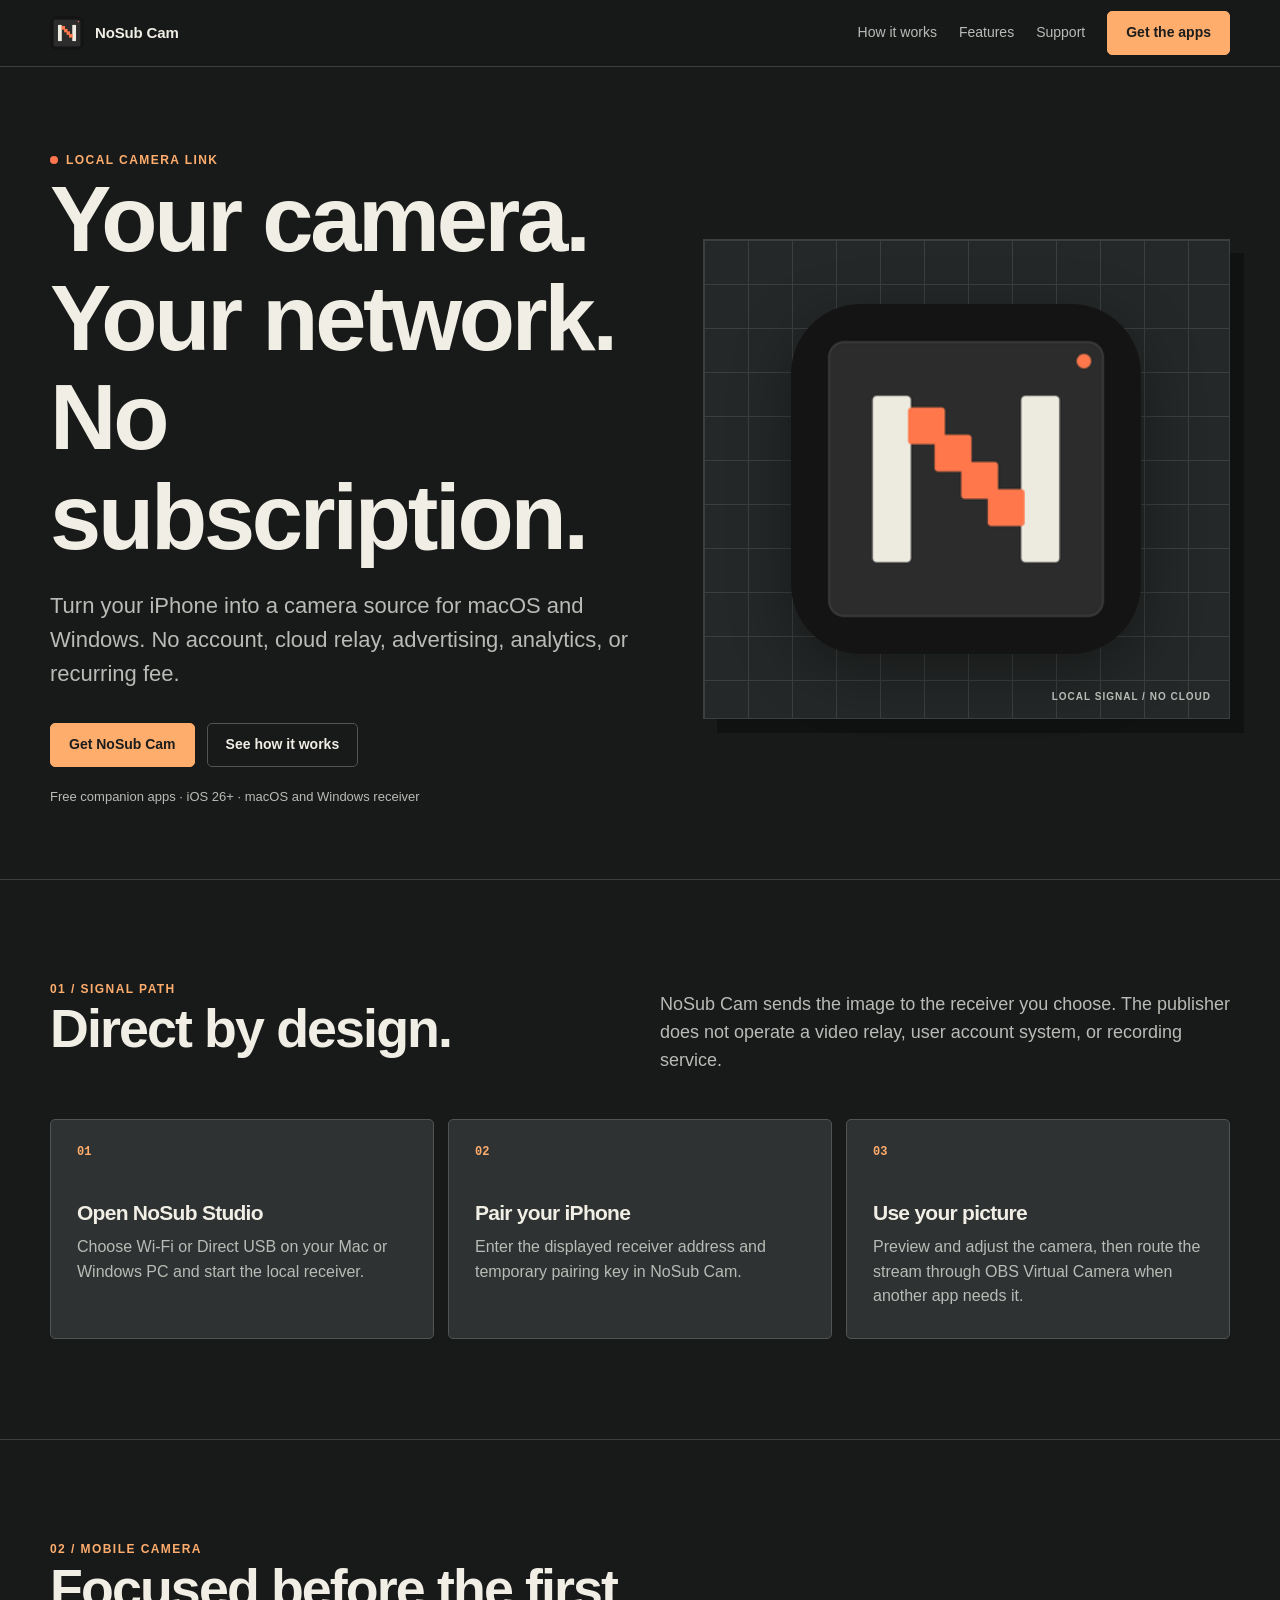
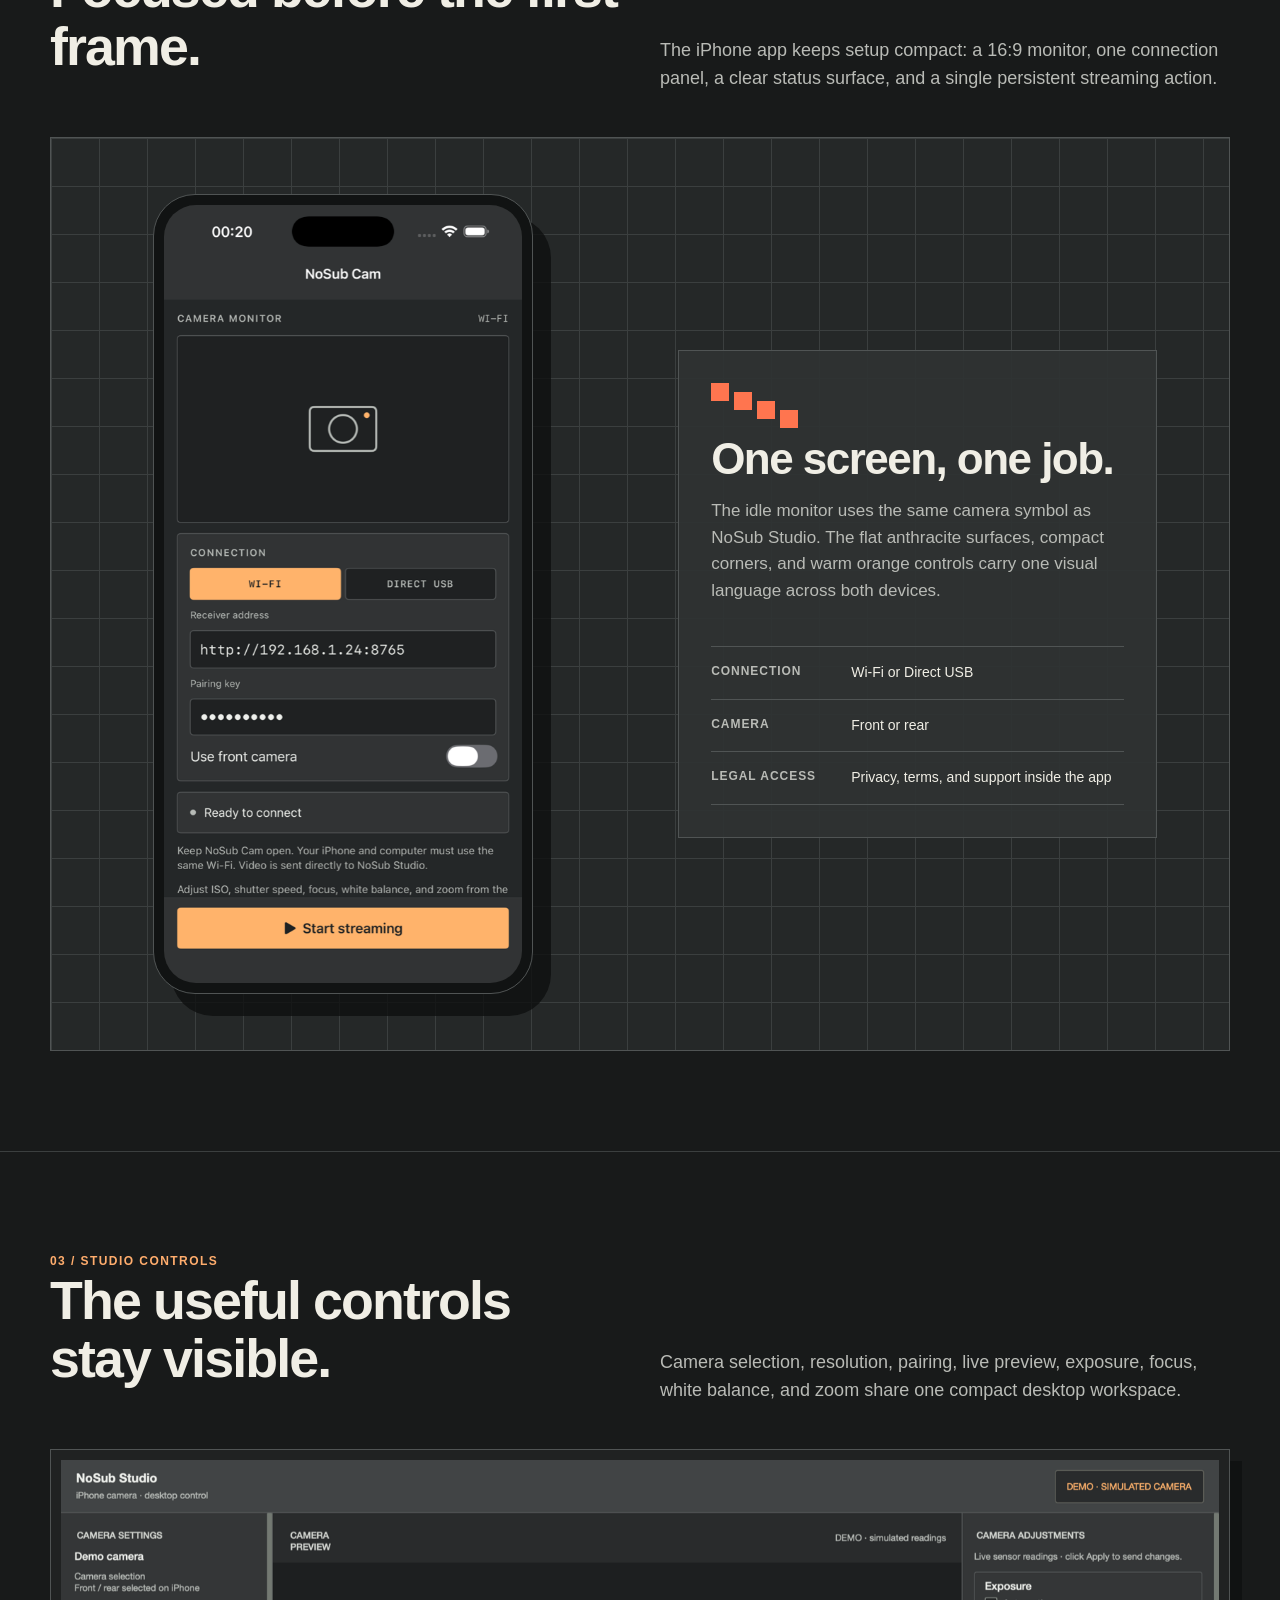
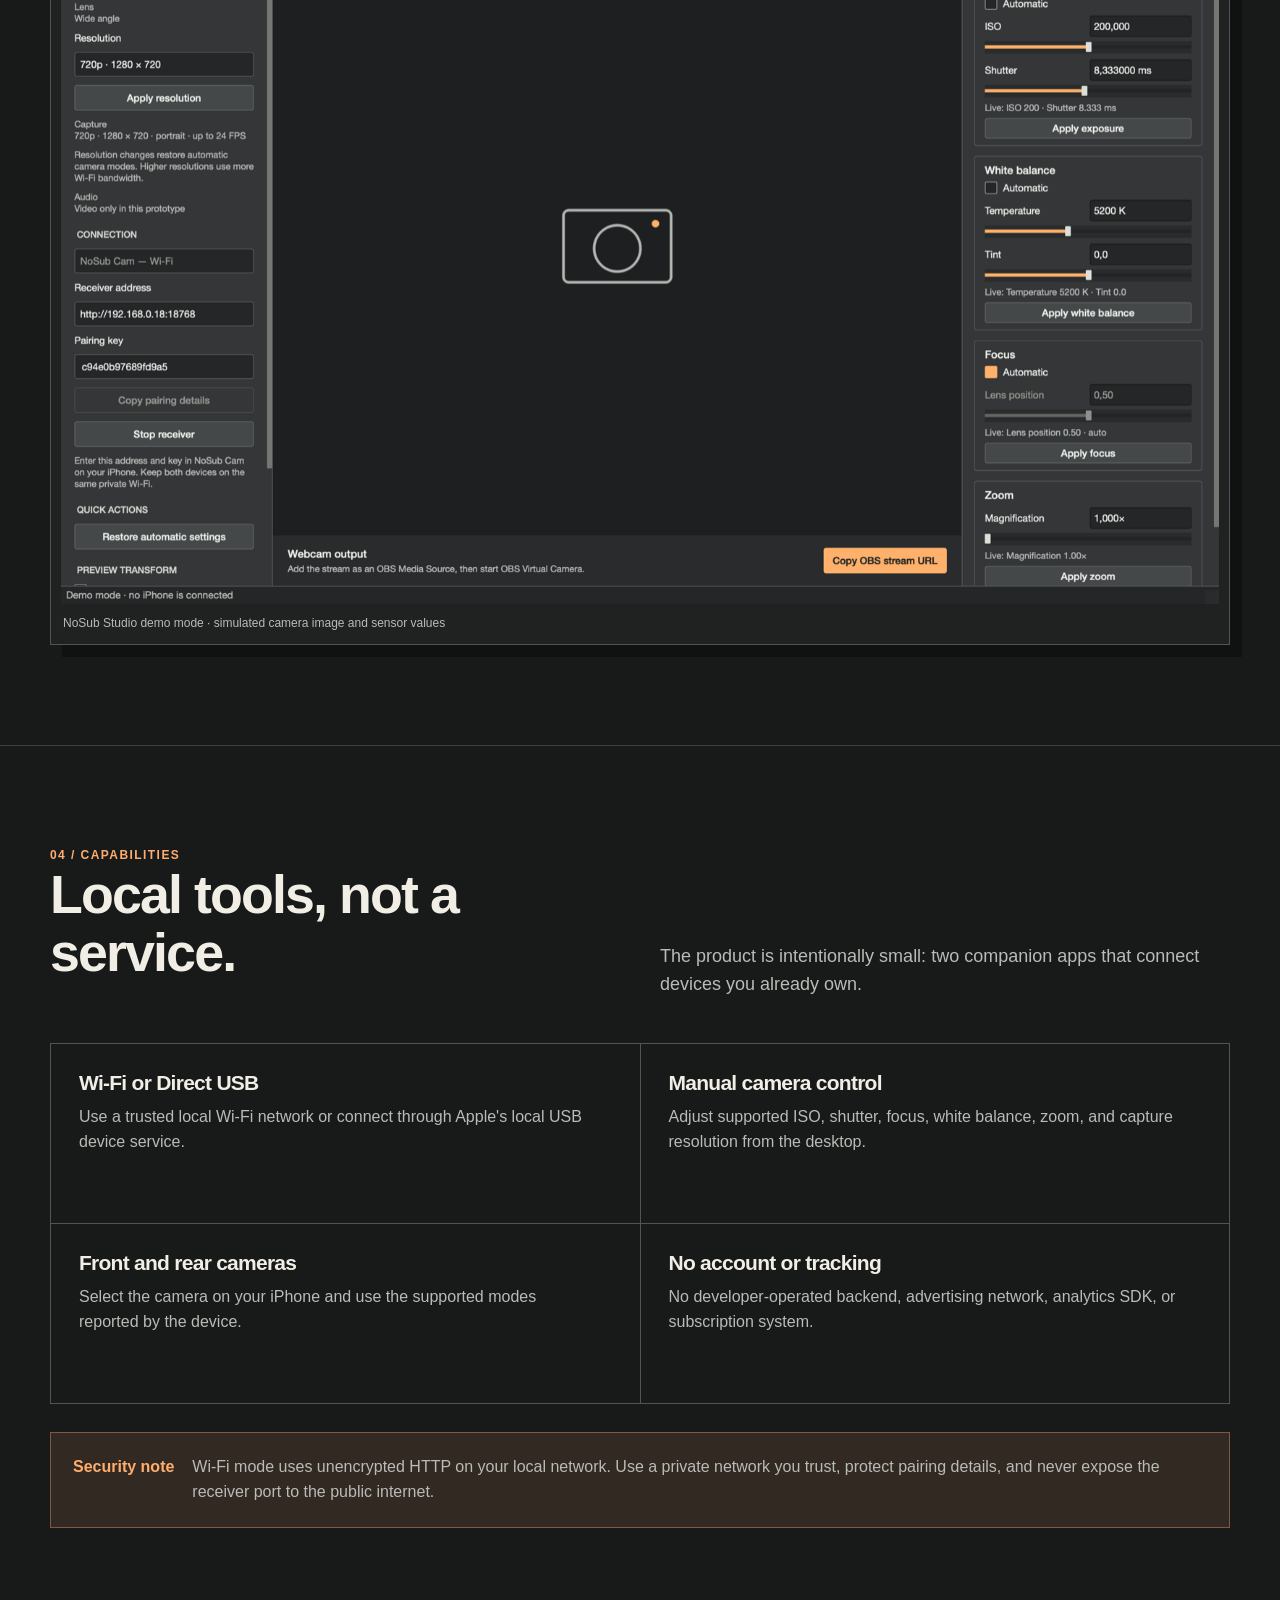
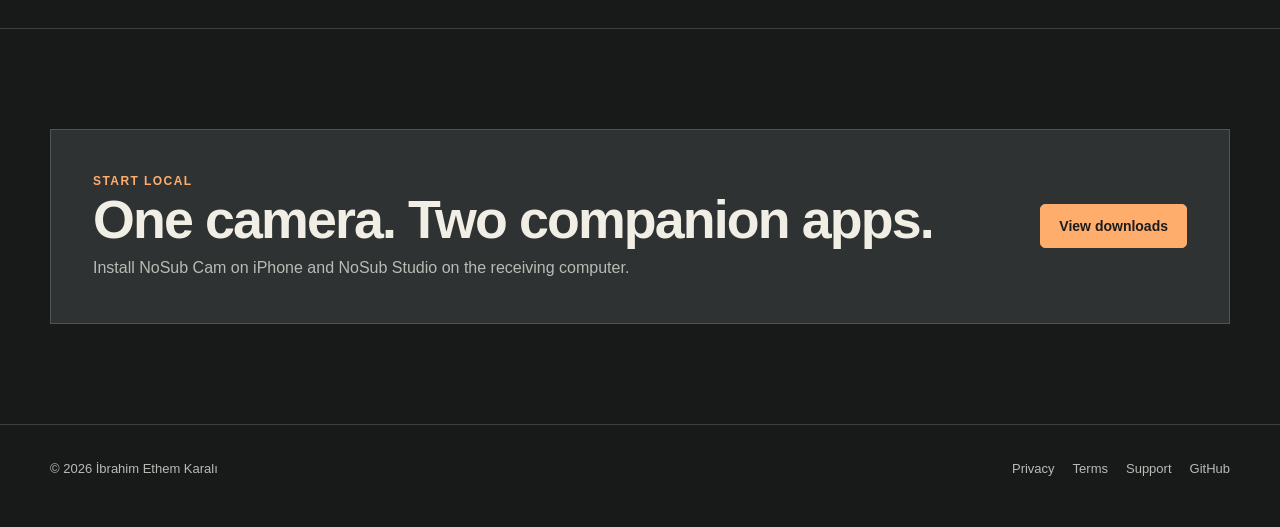
==== site/index.html @ fd51ee63 "Publish NoSub Cam website" ====
<!doctype html>
<html lang="en">
<head>
  <meta charset="utf-8">
  <meta name="viewport" content="width=device-width, initial-scale=1">
  <meta name="description" content="NoSub Cam turns your iPhone into a local camera source for macOS and Windows, with no account, cloud relay, or subscription.">
  <meta name="theme-color" content="#181a1a">
  <title>NoSub Cam — Your camera. Your network. No subscription.</title>
  <link rel="icon" href="assets/app-icon.png">
  <link rel="stylesheet" href="assets/site.css">
</head>
<body>
  <a class="skip-link" href="#main">Skip to content</a>
  <header class="site-header">
    <nav class="nav shell" aria-label="Primary navigation">
      <a class="brand" href="./"><img src="assets/app-icon.png" alt=""><span>NoSub Cam</span></a>
      <div class="nav-links">
        <a href="#how-it-works">How it works</a>
        <a href="#features">Features</a>
        <a href="support/">Support</a>
        <a class="button" href="download/">Get the apps</a>
      </div>
    </nav>
  </header>

  <main id="main">
    <section class="hero shell">
      <div class="hero-copy">
        <div class="eyebrow"><span class="signal-dot"></span>Local camera link</div>
        <h1>Your camera.<br>Your network.<br>No subscription.</h1>
        <p>Turn your iPhone into a camera source for macOS and Windows. No account, cloud relay, advertising, analytics, or recurring fee.</p>
        <div class="hero-actions">
          <a class="button" href="download/">Get NoSub Cam</a>
          <a class="button secondary" href="#how-it-works">See how it works</a>
        </div>
        <p class="microcopy">Free companion apps · iOS 26+ · macOS and Windows receiver</p>
      </div>
      <div class="icon-stage" aria-label="NoSub Cam app icon">
        <img src="assets/app-icon.png" alt="NoSub Cam icon: a signal-shaped N in warm orange and ivory">
      </div>
    </section>

    <section class="section" id="how-it-works">
      <div class="shell">
        <div class="section-heading">
          <div><div class="section-label">01 / Signal path</div><h2>Direct by design.</h2></div>
          <p>NoSub Cam sends the image to the receiver you choose. The publisher does not operate a video relay, user account system, or recording service.</p>
        </div>
        <div class="grid-three">
          <article class="card"><span class="card-number">01</span><h3>Open NoSub Studio</h3><p>Choose Wi-Fi or Direct USB on your Mac or Windows PC and start the local receiver.</p></article>
          <article class="card"><span class="card-number">02</span><h3>Pair your iPhone</h3><p>Enter the displayed receiver address and temporary pairing key in NoSub Cam.</p></article>
          <article class="card"><span class="card-number">03</span><h3>Use your picture</h3><p>Preview and adjust the camera, then route the stream through OBS Virtual Camera when another app needs it.</p></article>
        </div>
      </div>
    </section>

    <section class="section">
      <div class="shell">
        <div class="section-heading">
          <div><div class="section-label">02 / Mobile camera</div><h2>Focused before the first frame.</h2></div>
          <p>The iPhone app keeps setup compact: a 16:9 monitor, one connection panel, a clear status surface, and a single persistent streaming action.</p>
        </div>
        <div class="mobile-showcase">
          <figure class="phone-shot">
            <img src="assets/ios-preview.png" alt="NoSub Cam iPhone interface showing its camera monitor and local connection controls" width="506" height="1100">
          </figure>
          <div class="mobile-copy">
            <div class="interface-mark" aria-hidden="true"><span></span><span></span><span></span><span></span></div>
            <h3>One screen, one job.</h3>
            <p>The idle monitor uses the same camera symbol as NoSub Studio. The flat anthracite surfaces, compact corners, and warm orange controls carry one visual language across both devices.</p>
            <dl class="detail-list">
              <div><dt>Connection</dt><dd>Wi-Fi or Direct USB</dd></div>
              <div><dt>Camera</dt><dd>Front or rear</dd></div>
              <div><dt>Legal access</dt><dd>Privacy, terms, and support inside the app</dd></div>
            </dl>
          </div>
        </div>
      </div>
    </section>

    <section class="section">
      <div class="shell">
        <div class="section-heading">
          <div><div class="section-label">03 / Studio controls</div><h2>The useful controls stay visible.</h2></div>
          <p>Camera selection, resolution, pairing, live preview, exposure, focus, white balance, and zoom share one compact desktop workspace.</p>
        </div>
        <figure class="studio-shot">
          <img src="assets/studio-preview.png" alt="NoSub Studio desktop interface showing connection settings, a large preview, and camera controls" width="1600" height="1029">
          <figcaption>NoSub Studio demo mode · simulated camera image and sensor values</figcaption>
        </figure>
      </div>
    </section>

    <section class="section" id="features">
      <div class="shell">
        <div class="section-heading">
          <div><div class="section-label">04 / Capabilities</div><h2>Local tools, not a service.</h2></div>
          <p>The product is intentionally small: two companion apps that connect devices you already own.</p>
        </div>
        <div class="spec-grid">
          <article class="spec"><h3>Wi-Fi or Direct USB</h3><p>Use a trusted local Wi-Fi network or connect through Apple's local USB device service.</p></article>
          <article class="spec"><h3>Manual camera control</h3><p>Adjust supported ISO, shutter, focus, white balance, zoom, and capture resolution from the desktop.</p></article>
          <article class="spec"><h3>Front and rear cameras</h3><p>Select the camera on your iPhone and use the supported modes reported by the device.</p></article>
          <article class="spec"><h3>No account or tracking</h3><p>No developer-operated backend, advertising network, analytics SDK, or subscription system.</p></article>
        </div>
        <div class="notice"><strong>Security note</strong><p>Wi-Fi mode uses unencrypted HTTP on your local network. Use a private network you trust, protect pairing details, and never expose the receiver port to the public internet.</p></div>
      </div>
    </section>

    <section class="section">
      <div class="shell cta-panel">
        <div><div class="section-label">Start local</div><h2>One camera. Two companion apps.</h2><p>Install NoSub Cam on iPhone and NoSub Studio on the receiving computer.</p></div>
        <a class="button" href="download/">View downloads</a>
      </div>
    </section>
  </main>

  <footer class="site-footer">
    <div class="shell footer-row">
      <span>© 2026 İbrahim Ethem Karalı</span>
      <div class="footer-links"><a href="privacy/">Privacy</a><a href="terms/">Terms</a><a href="support/">Support</a><a href="https://github.com/ibrahimethem/Free-Cam-App">GitHub</a></div>
    </div>
  </footer>
</body>
</html>
---- site/assets/site.css ----
:root {
  color-scheme: dark;
  --bg: #181a1a;
  --panel: #2f3232;
  --panel-soft: #252828;
  --line: #505454;
  --line-soft: #3b3f3f;
  --text: #f0eee5;
  --muted: #b9bbb6;
  --accent: #ff754f;
  --accent-soft: #ffad6d;
  --max: 1180px;
  --radius: 5px;
}

* { box-sizing: border-box; }

html { scroll-behavior: smooth; }

body {
  margin: 0;
  background: var(--bg);
  color: var(--text);
  font-family: Inter, ui-sans-serif, -apple-system, BlinkMacSystemFont, "Segoe UI", sans-serif;
  line-height: 1.55;
}

a { color: inherit; }

.skip-link {
  position: absolute;
  left: -9999px;
  top: 8px;
  z-index: 100;
  background: var(--accent);
  color: #171818;
  padding: 8px 12px;
}

.skip-link:focus { left: 8px; }

.shell { width: min(calc(100% - 40px), var(--max)); margin-inline: auto; }

.site-header {
  position: sticky;
  top: 0;
  z-index: 20;
  border-bottom: 1px solid var(--line-soft);
  background: rgba(24, 26, 26, .94);
  backdrop-filter: blur(14px);
}

.nav {
  min-height: 66px;
  display: flex;
  align-items: center;
  justify-content: space-between;
  gap: 24px;
}

.brand {
  display: inline-flex;
  align-items: center;
  gap: 11px;
  text-decoration: none;
  font-size: 15px;
  font-weight: 750;
  letter-spacing: -.01em;
  white-space: nowrap;
}

.brand img { width: 34px; height: 34px; border-radius: 7px; }

.nav-links { display: flex; align-items: center; gap: 22px; }
.nav-links a { color: var(--muted); font-size: 14px; text-decoration: none; }
.nav-links .button { color: #1b1c1c; }
.nav-links a:hover, .nav-links a:focus-visible { color: var(--text); }

.button {
  display: inline-flex;
  align-items: center;
  justify-content: center;
  min-height: 44px;
  padding: 0 18px;
  border: 1px solid var(--accent-soft);
  border-radius: var(--radius);
  background: var(--accent-soft);
  color: #1b1c1c;
  font-weight: 750;
  font-size: 14px;
  text-decoration: none;
}

.button.secondary { background: transparent; color: var(--text); border-color: var(--line); }
.button:hover { filter: brightness(1.05); }

.eyebrow, .section-label {
  color: var(--accent-soft);
  font-size: 12px;
  font-weight: 800;
  letter-spacing: .12em;
  text-transform: uppercase;
}

.hero {
  display: grid;
  grid-template-columns: 1.05fr .95fr;
  gap: 70px;
  align-items: center;
  min-height: 690px;
  padding: 84px 0 72px;
}

h1, h2, h3 { margin-top: 0; line-height: 1.08; letter-spacing: -.035em; }
h1 { margin-bottom: 22px; font-size: clamp(48px, 7.3vw, 92px); }
h2 { margin-bottom: 18px; font-size: clamp(32px, 4.2vw, 54px); }
h3 { margin-bottom: 10px; font-size: 21px; }

.hero-copy { max-width: 690px; }
.hero-copy p { max-width: 650px; margin: 0; color: var(--muted); font-size: clamp(18px, 2vw, 22px); }
.hero-actions { display: flex; flex-wrap: wrap; gap: 12px; margin-top: 32px; }
.microcopy { margin-top: 20px !important; font-size: 13px !important; }

.icon-stage {
  position: relative;
  display: grid;
  place-items: center;
  min-height: 480px;
  border: 1px solid var(--line-soft);
  background-color: var(--panel-soft);
  background-image:
    linear-gradient(var(--line-soft) 1px, transparent 1px),
    linear-gradient(90deg, var(--line-soft) 1px, transparent 1px);
  background-size: 44px 44px;
  box-shadow: 14px 14px 0 #101212;
}

.icon-stage::after {
  content: "LOCAL SIGNAL / NO CLOUD";
  position: absolute;
  right: 18px;
  bottom: 14px;
  color: var(--muted);
  font-size: 10px;
  font-weight: 800;
  letter-spacing: .1em;
}

.icon-stage img { width: min(68%, 350px); border-radius: 20%; box-shadow: 0 18px 60px rgba(0, 0, 0, .35); }

.signal-dot { display: inline-block; width: 8px; height: 8px; margin-right: 8px; border-radius: 50%; background: var(--accent); }

.section { padding: 100px 0; border-top: 1px solid var(--line-soft); }
.section-heading { display: grid; grid-template-columns: 1fr 1fr; gap: 40px; align-items: end; margin-bottom: 44px; }
.section-heading p { margin: 0; color: var(--muted); font-size: 18px; }

.studio-shot { margin: 0; border: 1px solid var(--line); background: #202222; padding: 10px; box-shadow: 12px 12px 0 #101212; }
.studio-shot img { display: block; width: 100%; height: auto; }
.studio-shot figcaption { padding: 10px 2px 2px; color: var(--muted); font-size: 12px; }

.mobile-showcase {
  display: grid;
  grid-template-columns: minmax(280px, 440px) 1fr;
  gap: clamp(48px, 9vw, 120px);
  align-items: center;
  padding: 56px clamp(24px, 6vw, 72px);
  border: 1px solid var(--line);
  background-color: var(--panel-soft);
  background-image:
    linear-gradient(var(--line-soft) 1px, transparent 1px),
    linear-gradient(90deg, var(--line-soft) 1px, transparent 1px);
  background-size: 48px 48px;
}

.phone-shot {
  width: min(100%, 380px);
  margin: 0 auto;
  padding: 10px;
  border: 1px solid var(--line);
  border-radius: 42px;
  background: #111313;
  box-shadow: 18px 22px 0 rgba(13, 15, 15, .78);
}

.phone-shot img { display: block; width: 100%; height: auto; border-radius: 32px; }

.mobile-copy {
  max-width: 540px;
  padding: 32px;
  border: 1px solid var(--line);
  background: rgba(47, 50, 50, .94);
}

.mobile-copy h3 { margin-bottom: 16px; font-size: clamp(28px, 4vw, 44px); }
.mobile-copy > p { margin: 0; color: var(--muted); font-size: 17px; }

.interface-mark { display: flex; gap: 5px; margin-bottom: 34px; }
.interface-mark span { display: block; width: 18px; height: 18px; background: var(--accent); }
.interface-mark span:nth-child(2) { transform: translateY(9px); }
.interface-mark span:nth-child(3) { transform: translateY(18px); }
.interface-mark span:nth-child(4) { transform: translateY(27px); }

.detail-list { margin: 42px 0 0; border-top: 1px solid var(--line); }
.detail-list div { display: grid; grid-template-columns: 120px 1fr; gap: 20px; padding: 15px 0; border-bottom: 1px solid var(--line); }
.detail-list dt { color: var(--muted); font-size: 12px; font-weight: 800; letter-spacing: .08em; text-transform: uppercase; }
.detail-list dd { margin: 0; font-size: 14px; }

.grid-three { display: grid; grid-template-columns: repeat(3, 1fr); gap: 14px; }
.card { min-height: 220px; padding: 26px; border: 1px solid var(--line); background: var(--panel); border-radius: var(--radius); }
.card-number { display: block; margin-bottom: 44px; color: var(--accent-soft); font: 800 12px/1 ui-monospace, SFMono-Regular, Menlo, monospace; }
.card p { margin: 0; color: var(--muted); }

.spec-grid { display: grid; grid-template-columns: repeat(2, 1fr); border-top: 1px solid var(--line); border-left: 1px solid var(--line); }
.spec { min-height: 180px; padding: 28px; border-right: 1px solid var(--line); border-bottom: 1px solid var(--line); }
.spec p { max-width: 520px; margin: 0; color: var(--muted); }

.notice {
  display: grid;
  grid-template-columns: auto 1fr;
  gap: 18px;
  margin-top: 28px;
  padding: 22px;
  border: 1px solid #815843;
  background: #332923;
}
.notice strong { color: var(--accent-soft); }
.notice p { margin: 0; color: var(--muted); }

.cta-panel {
  display: grid;
  grid-template-columns: 1fr auto;
  gap: 28px;
  align-items: center;
  padding: 42px;
  border: 1px solid var(--line);
  background: var(--panel);
}
.cta-panel h2 { margin-bottom: 8px; }
.cta-panel p { margin: 0; color: var(--muted); }

.site-footer { padding: 34px 0 48px; border-top: 1px solid var(--line-soft); color: var(--muted); font-size: 13px; }
.footer-row { display: flex; justify-content: space-between; flex-wrap: wrap; gap: 20px; }
.footer-links { display: flex; flex-wrap: wrap; gap: 18px; }
.footer-links a { text-decoration: none; }
.footer-links a:hover { color: var(--text); }

.legal-hero { padding: 78px 0 48px; border-bottom: 1px solid var(--line-soft); }
.legal-hero h1 { max-width: 850px; margin-bottom: 18px; font-size: clamp(42px, 6vw, 72px); }
.legal-hero p { max-width: 720px; margin: 0; color: var(--muted); font-size: 18px; }

.document { display: grid; grid-template-columns: 250px minmax(0, 760px); gap: 60px; padding: 64px 0 100px; }
.document-nav { position: sticky; top: 96px; align-self: start; }
.document-nav a { display: block; padding: 7px 0; color: var(--muted); font-size: 13px; text-decoration: none; }
.document-nav a:hover { color: var(--text); }
.document-body section { scroll-margin-top: 96px; margin-bottom: 48px; }
.document-body h2 { margin-bottom: 14px; font-size: 28px; }
.document-body h3 { margin-top: 28px; font-size: 19px; }
.document-body p, .document-body li { color: var(--muted); }
.document-body a { color: var(--accent-soft); }
.document-body li + li { margin-top: 8px; }
.document-meta { margin-bottom: 42px; padding: 18px 20px; border: 1px solid var(--line); background: var(--panel-soft); color: var(--muted); }

.contact-box { padding: 26px; border: 1px solid var(--line); background: var(--panel); }
.contact-box a { color: var(--accent-soft); }

@media (max-width: 900px) {
  .hero { grid-template-columns: 1fr; gap: 46px; min-height: 0; }
  .icon-stage { min-height: 420px; }
  .section-heading { grid-template-columns: 1fr; gap: 8px; }
  .grid-three { grid-template-columns: 1fr; }
  .spec-grid { grid-template-columns: 1fr; }
  .mobile-showcase { grid-template-columns: 1fr; }
  .mobile-copy { max-width: none; }
  .document { grid-template-columns: 1fr; gap: 28px; }
  .document-nav { position: static; display: flex; flex-wrap: wrap; gap: 4px 18px; }
  .cta-panel { grid-template-columns: 1fr; }
}

@media (max-width: 650px) {
  .shell { width: min(calc(100% - 28px), var(--max)); }
  .nav { align-items: flex-start; padding: 14px 0; }
  .nav-links { justify-content: flex-end; flex-wrap: wrap; gap: 8px 14px; }
  .nav-links a:nth-child(1), .nav-links a:nth-child(2), .nav-links a:nth-child(3) { display: none; }
  .hero { padding-top: 60px; }
  .icon-stage { min-height: 330px; box-shadow: 8px 8px 0 #101212; }
  .section { padding: 72px 0; }
  .mobile-showcase { padding: 34px 18px 44px; }
  .phone-shot { width: min(86%, 340px); border-radius: 34px; box-shadow: 10px 12px 0 rgba(13, 15, 15, .78); }
  .phone-shot img { border-radius: 26px; }
  .mobile-copy { padding: 24px; }
  .detail-list div { grid-template-columns: 1fr; gap: 4px; }
  .cta-panel { padding: 28px; }
  .legal-hero { padding-top: 54px; }
}

@media (prefers-reduced-motion: reduce) {
  html { scroll-behavior: auto; }
}
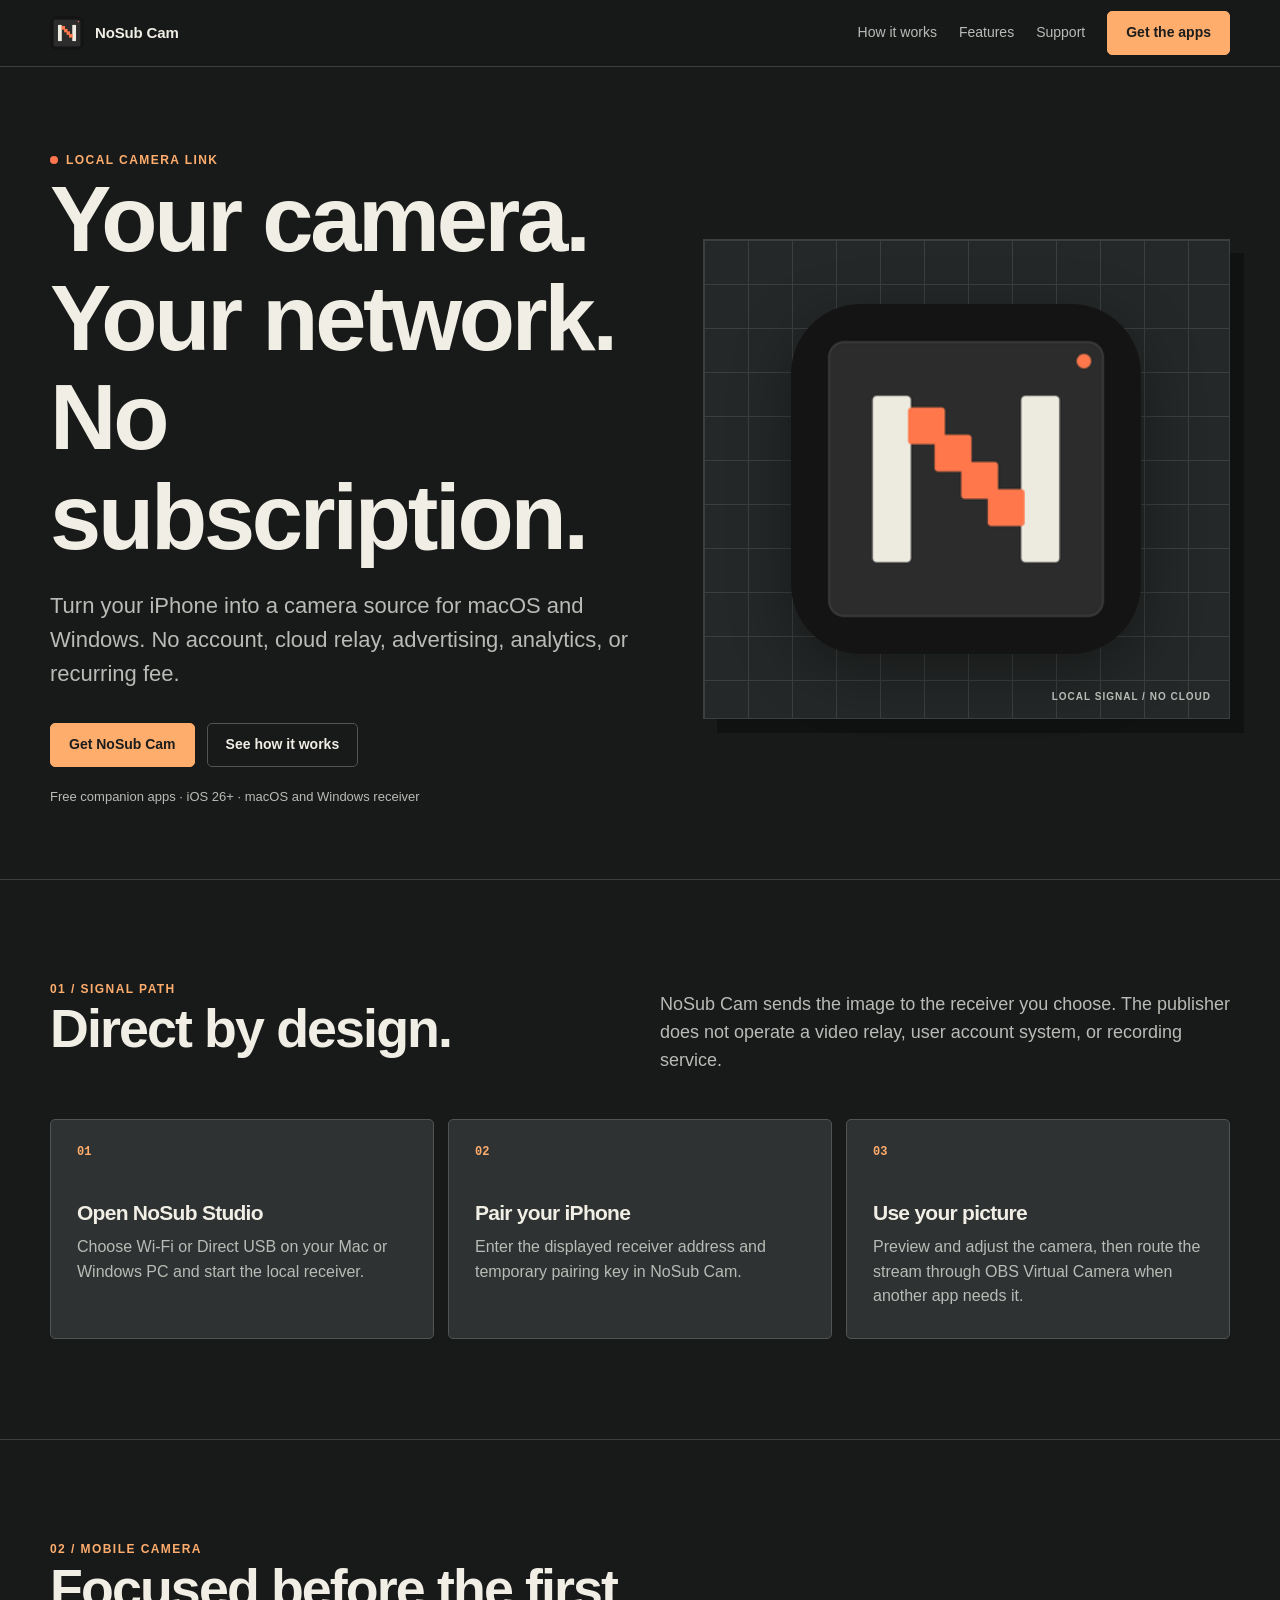
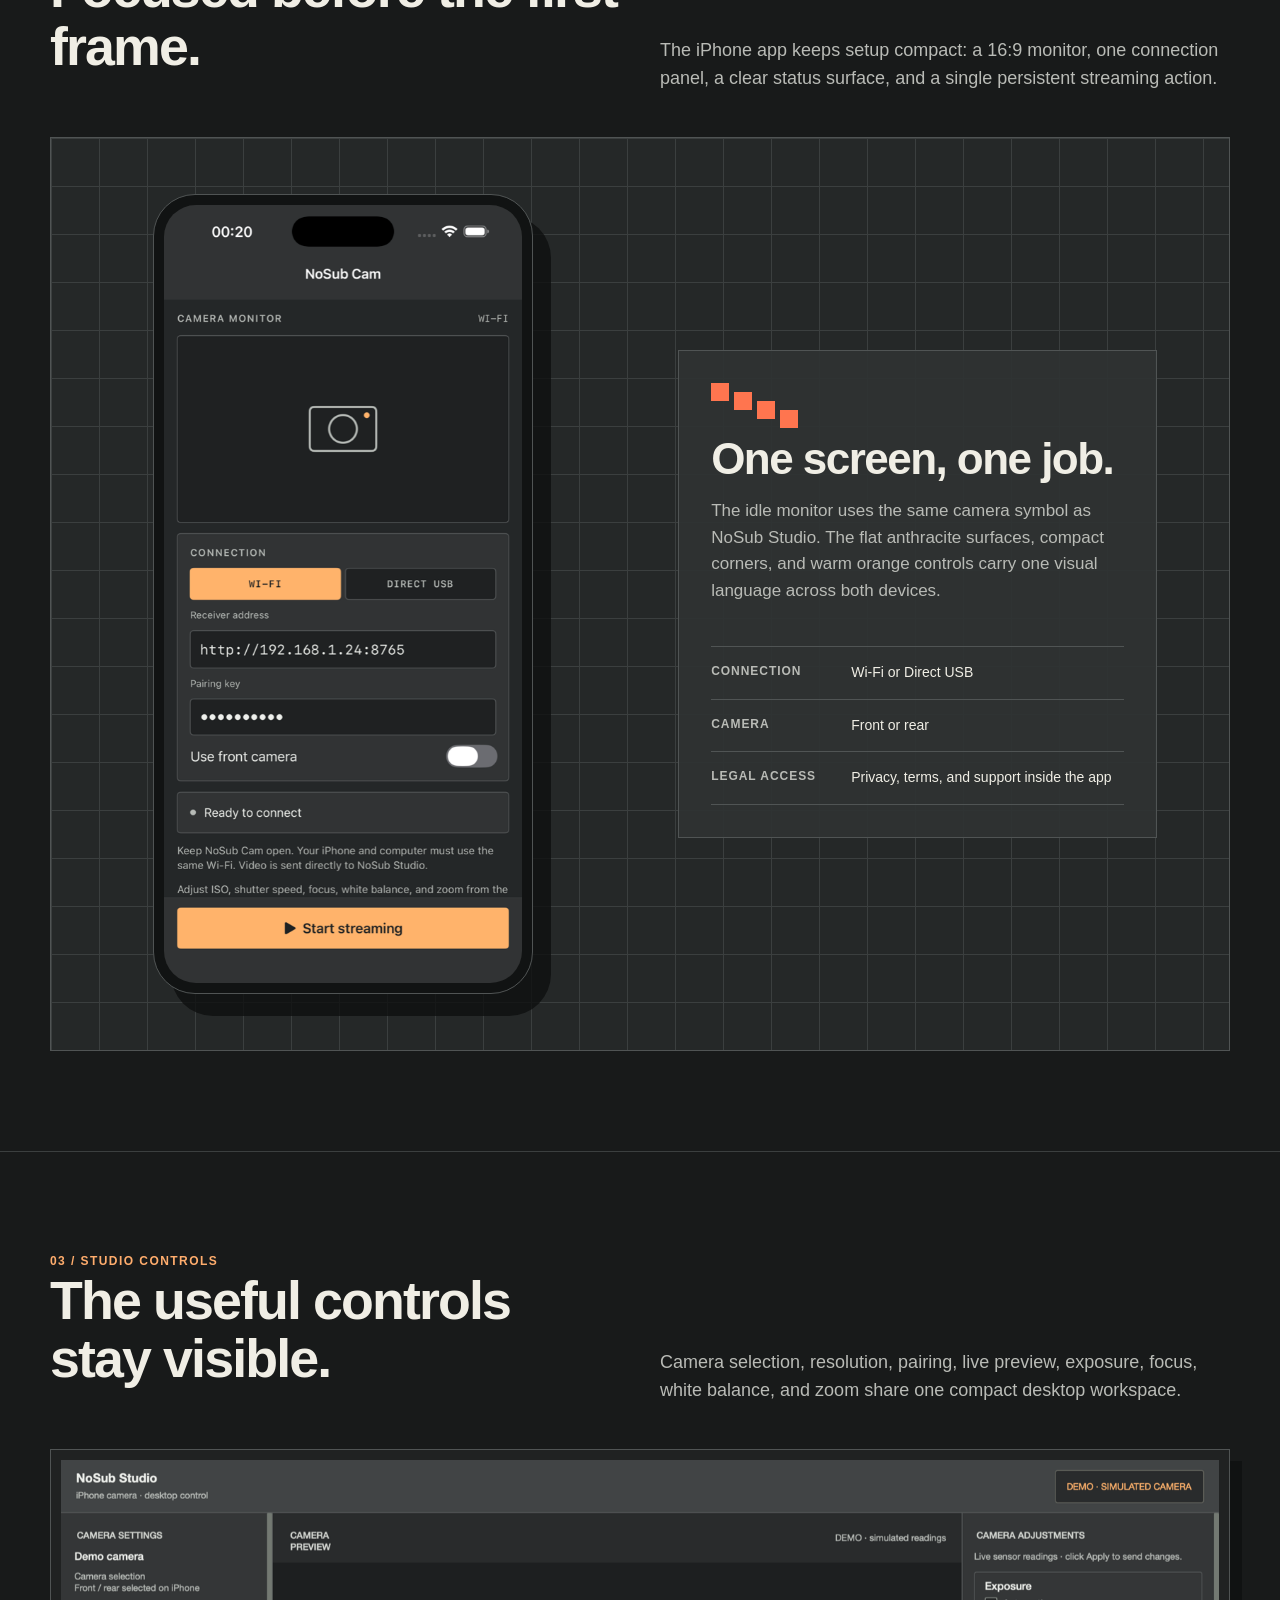
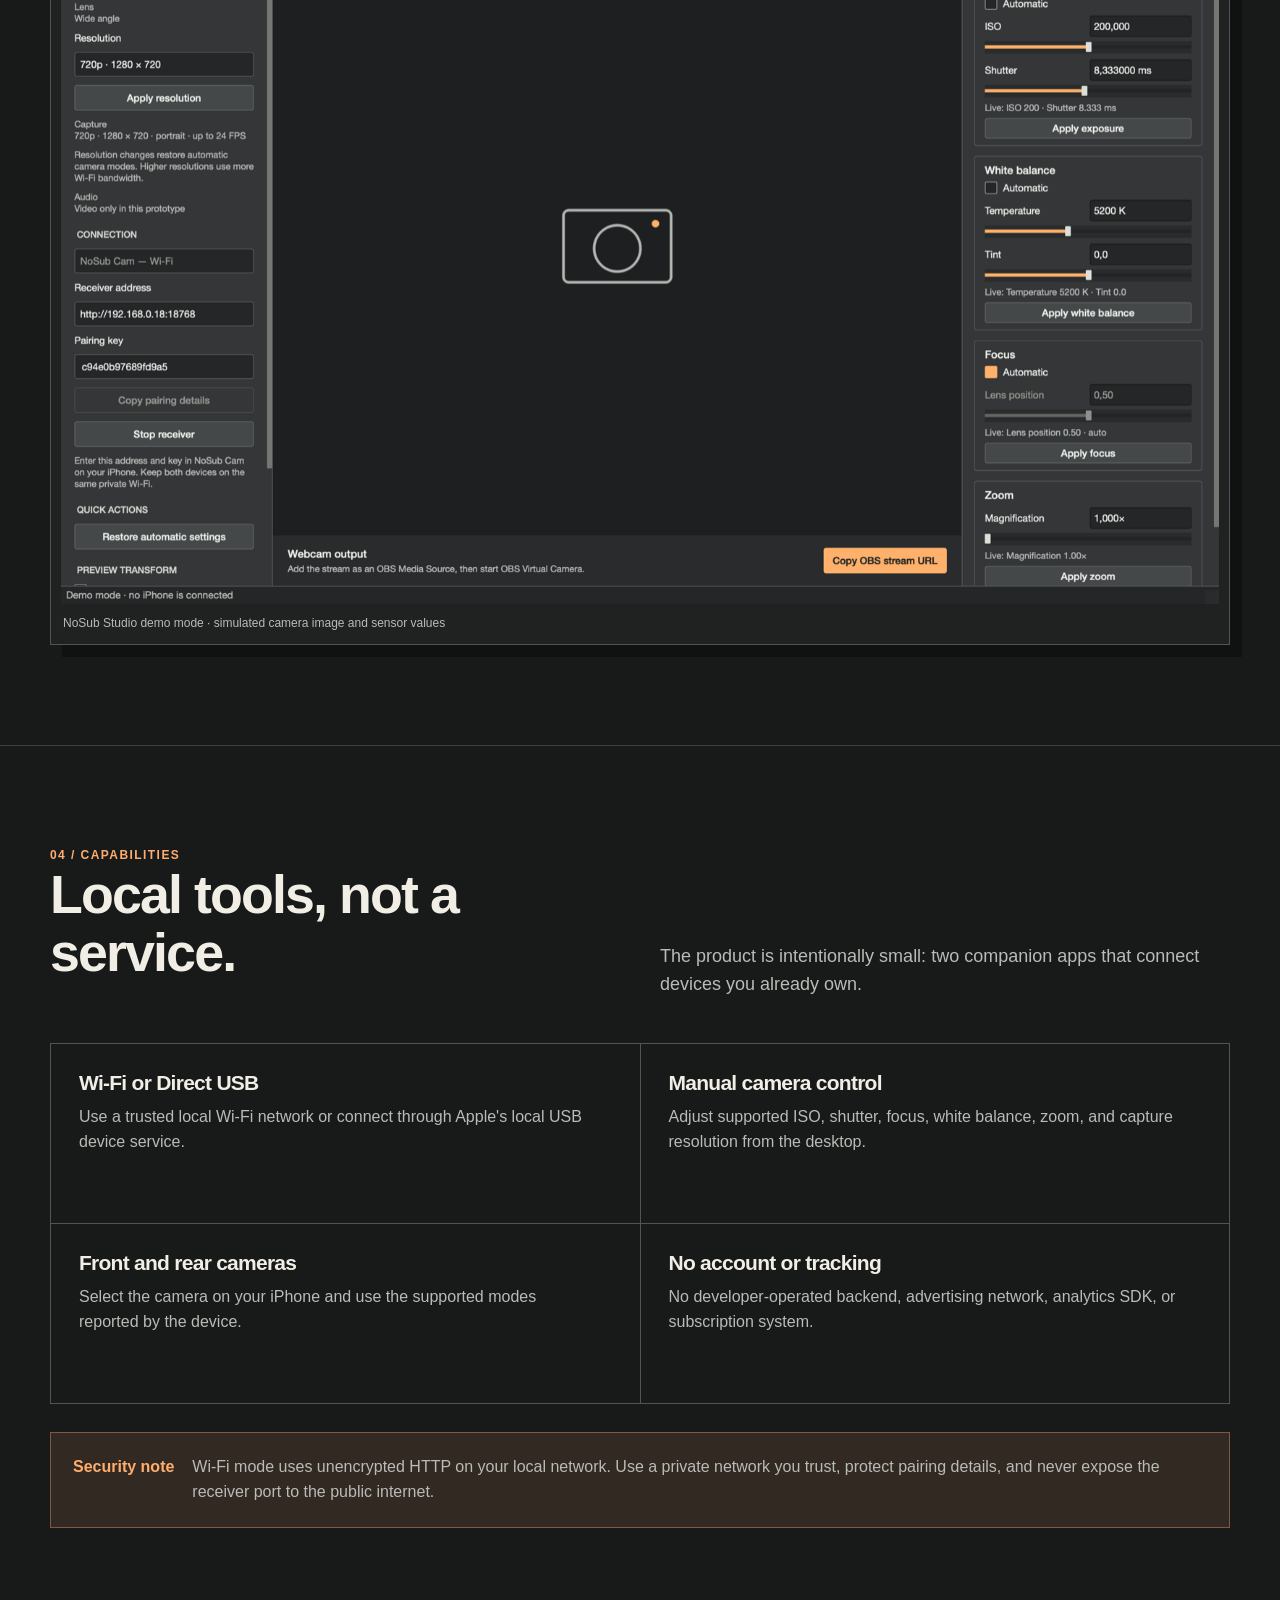
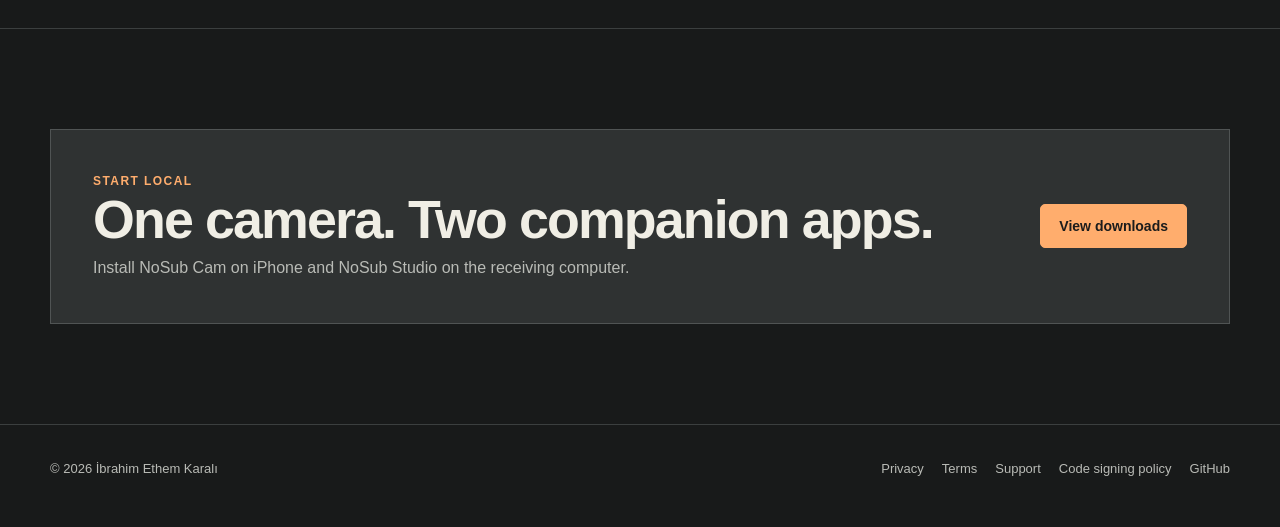
==== commit 28a81898: "Adopt MIT license and prepare scoped SignPath eligibility and binary signing" ====
--- a/site/index.html
+++ b/site/index.html
@@ -118,7 +118,7 @@
   <footer class="site-footer">
     <div class="shell footer-row">
       <span>© 2026 İbrahim Ethem Karalı</span>
-      <div class="footer-links"><a href="privacy/">Privacy</a><a href="terms/">Terms</a><a href="support/">Support</a><a href="https://github.com/ibrahimethem/Free-Cam-App">GitHub</a></div>
+      <div class="footer-links"><a href="privacy/">Privacy</a><a href="terms/">Terms</a><a href="support/">Support</a><a href="code-signing/">Code signing policy</a><a href="https://github.com/ibrahimethem/Free-Cam-App">GitHub</a></div>
     </div>
   </footer>
 </body>
--- a/site/assets/site.css
+++ b/site/assets/site.css
@@ -209,6 +209,12 @@
 .card { min-height: 220px; padding: 26px; border: 1px solid var(--line); background: var(--panel); border-radius: var(--radius); }
 .card-number { display: block; margin-bottom: 44px; color: var(--accent-soft); font: 800 12px/1 ui-monospace, SFMono-Regular, Menlo, monospace; }
 .card p { margin: 0; color: var(--muted); }
+
+[hidden] { display: none !important; }
+.download-card { display: flex; flex-direction: column; align-items: flex-start; }
+.download-card > .button { margin-top: 24px; width: 100%; }
+.button.unavailable { background: var(--panel-soft); border-color: var(--line); color: var(--muted); cursor: default; }
+.download-checksum { margin-top: 12px; color: var(--muted); font-size: 13px; }
 
 .spec-grid { display: grid; grid-template-columns: repeat(2, 1fr); border-top: 1px solid var(--line); border-left: 1px solid var(--line); }
 .spec { min-height: 180px; padding: 28px; border-right: 1px solid var(--line); border-bottom: 1px solid var(--line); }
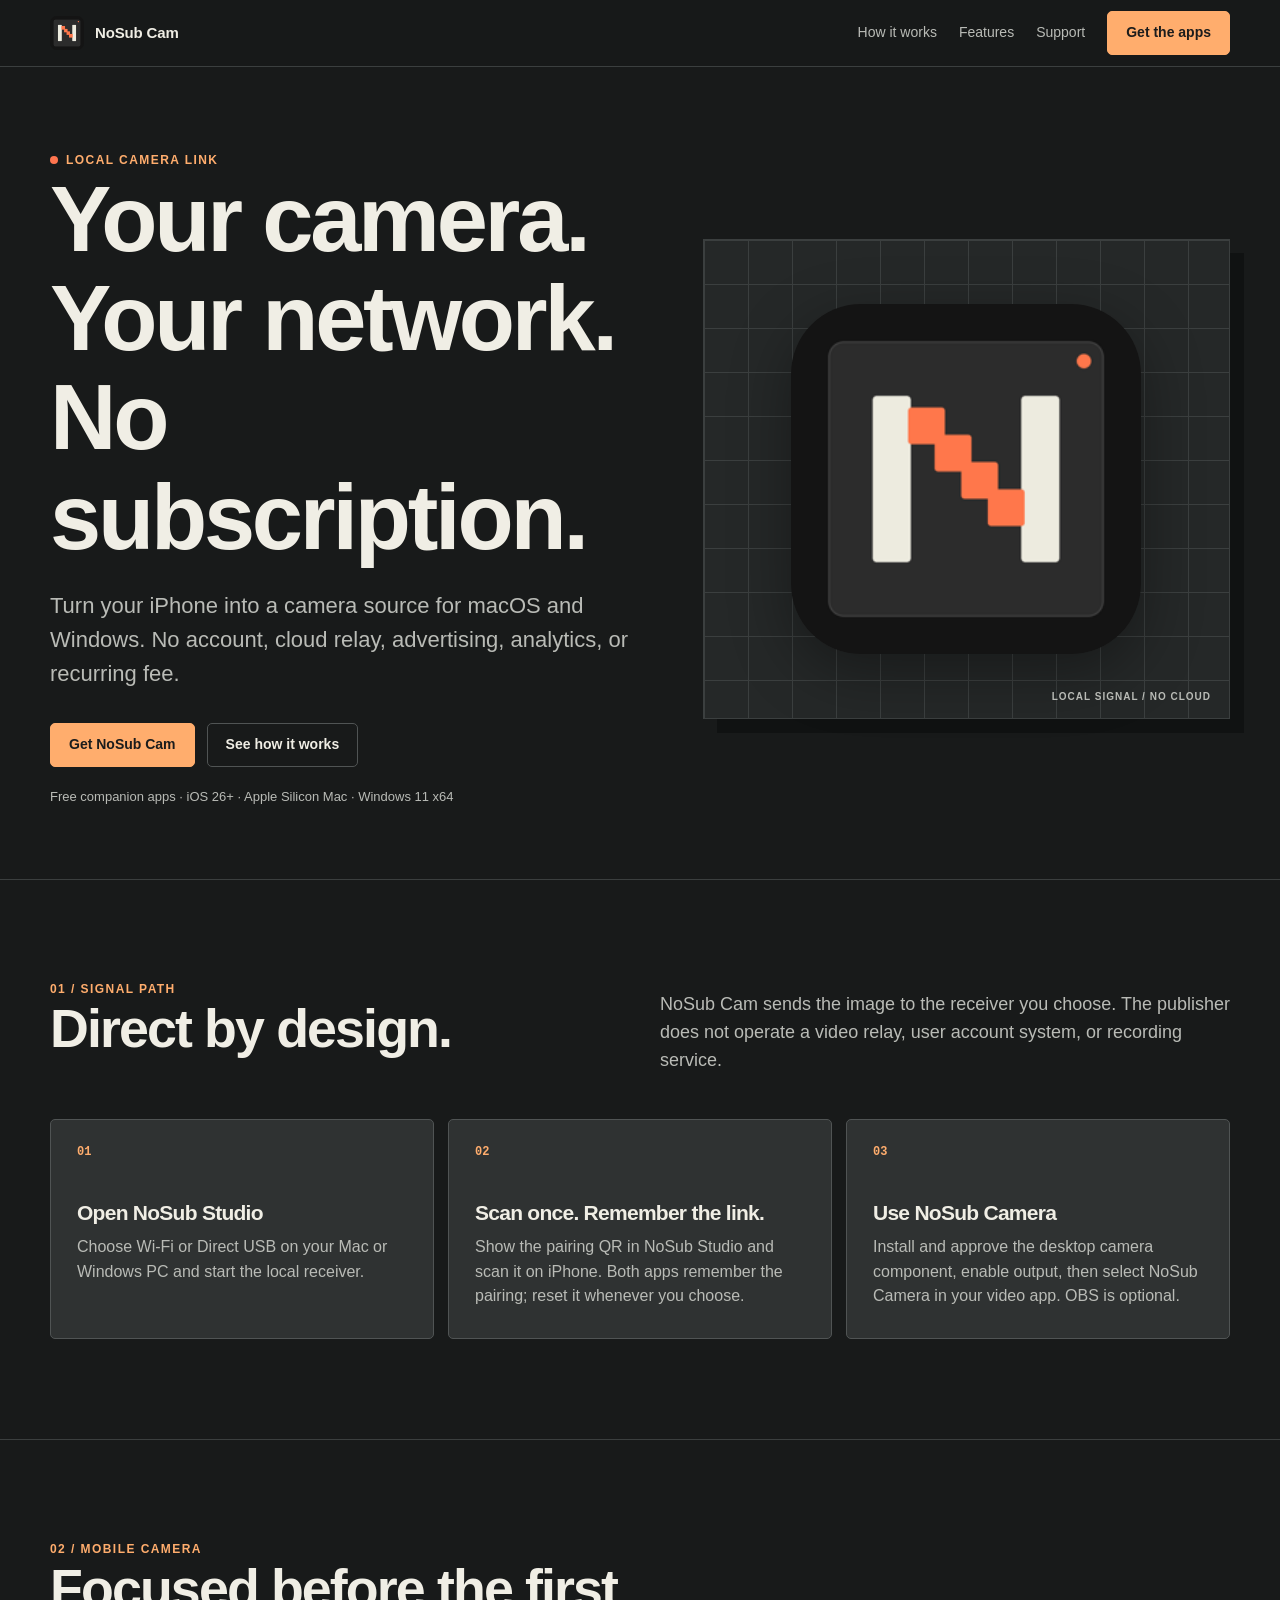
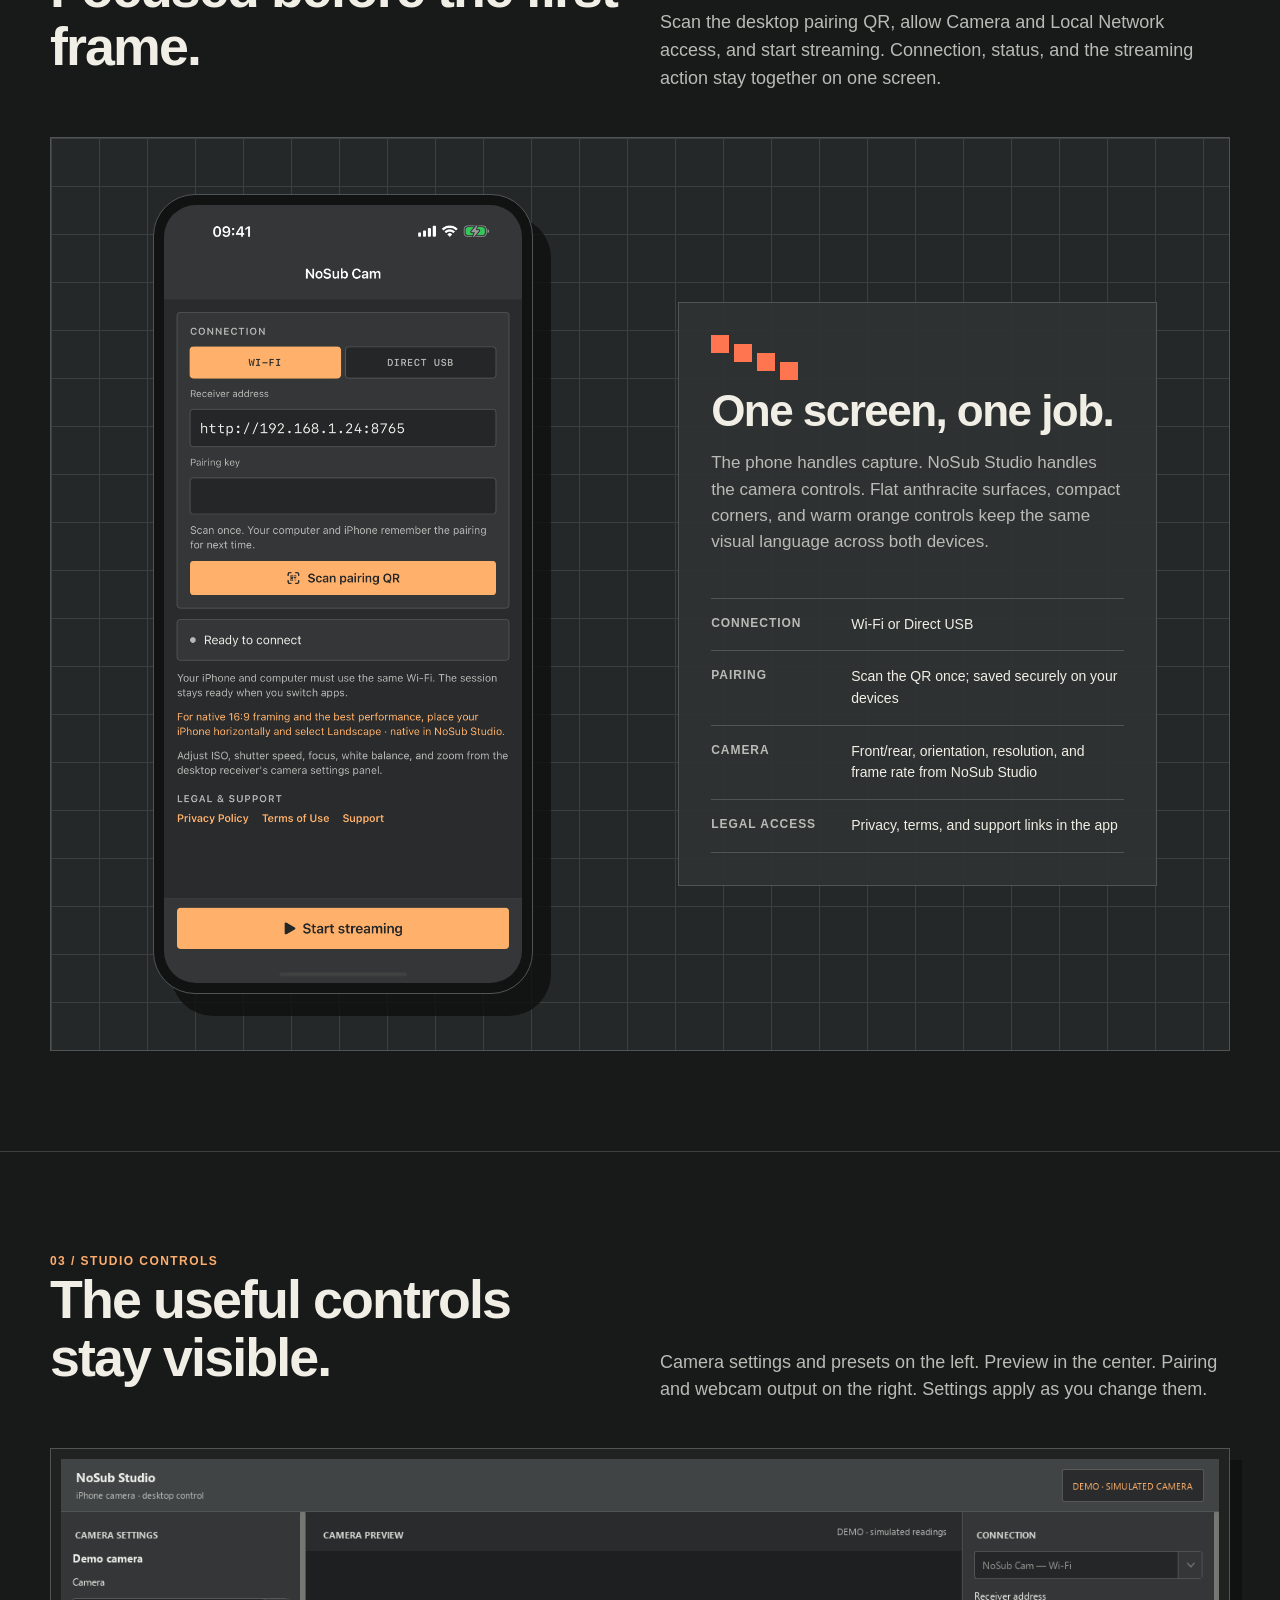
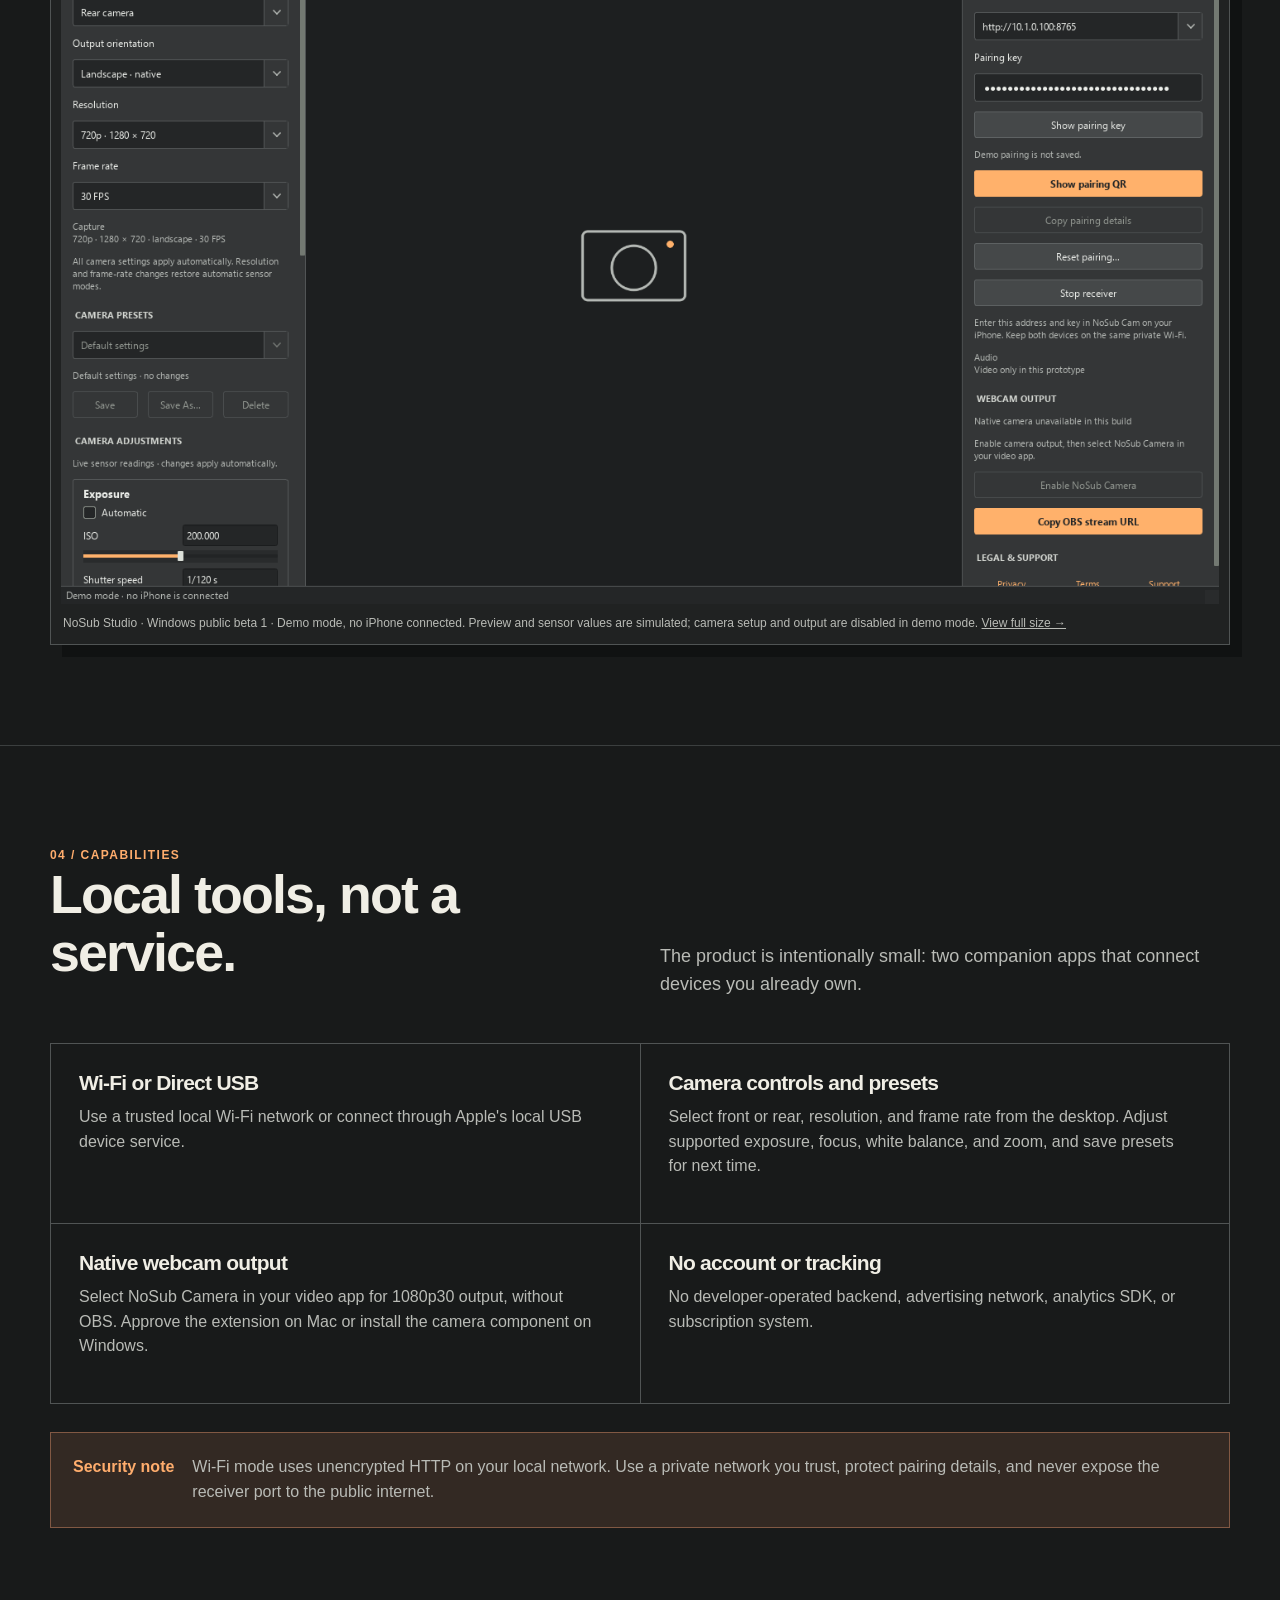
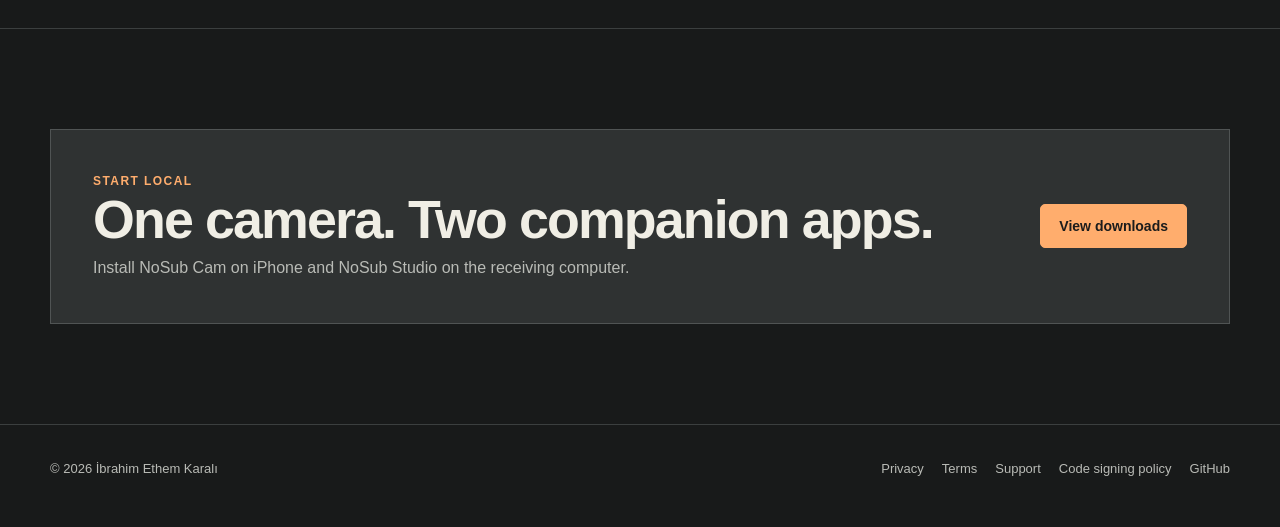
==== commit 2b8441a2: "Refresh website screenshots and copy for current camera and pairing UI" ====
--- a/site/index.html
+++ b/site/index.html
@@ -33,7 +33,7 @@
           <a class="button" href="download/">Get NoSub Cam</a>
           <a class="button secondary" href="#how-it-works">See how it works</a>
         </div>
-        <p class="microcopy">Free companion apps · iOS 26+ · macOS and Windows receiver</p>
+        <p class="microcopy">Free companion apps · iOS 26+ · Apple Silicon Mac · Windows 11 x64</p>
       </div>
       <div class="icon-stage" aria-label="NoSub Cam app icon">
         <img src="assets/app-icon.png" alt="NoSub Cam icon: a signal-shaped N in warm orange and ivory">
@@ -48,8 +48,8 @@
         </div>
         <div class="grid-three">
           <article class="card"><span class="card-number">01</span><h3>Open NoSub Studio</h3><p>Choose Wi-Fi or Direct USB on your Mac or Windows PC and start the local receiver.</p></article>
-          <article class="card"><span class="card-number">02</span><h3>Pair your iPhone</h3><p>Enter the displayed receiver address and temporary pairing key in NoSub Cam.</p></article>
-          <article class="card"><span class="card-number">03</span><h3>Use your picture</h3><p>Preview and adjust the camera, then route the stream through OBS Virtual Camera when another app needs it.</p></article>
+          <article class="card"><span class="card-number">02</span><h3>Scan once. Remember the link.</h3><p>Show the pairing QR in NoSub Studio and scan it on iPhone. Both apps remember the pairing; reset it whenever you choose.</p></article>
+          <article class="card"><span class="card-number">03</span><h3>Use NoSub Camera</h3><p>Install and approve the desktop camera component, enable output, then select NoSub Camera in your video app. OBS is optional.</p></article>
         </div>
       </div>
     </section>
@@ -58,20 +58,21 @@
       <div class="shell">
         <div class="section-heading">
           <div><div class="section-label">02 / Mobile camera</div><h2>Focused before the first frame.</h2></div>
-          <p>The iPhone app keeps setup compact: a 16:9 monitor, one connection panel, a clear status surface, and a single persistent streaming action.</p>
+          <p>Scan the desktop pairing QR, allow Camera and Local Network access, and start streaming. Connection, status, and the streaming action stay together on one screen.</p>
         </div>
         <div class="mobile-showcase">
           <figure class="phone-shot">
-            <img src="assets/ios-preview.png" alt="NoSub Cam iPhone interface showing its camera monitor and local connection controls" width="506" height="1100">
+            <img src="assets/ios-preview.png?v=a8dddfe45ac6" alt="Current NoSub Cam iPhone interface with Wi-Fi and Direct USB tabs, Scan pairing QR, and Start streaming" width="1320" height="2868" loading="lazy" decoding="async">
           </figure>
           <div class="mobile-copy">
             <div class="interface-mark" aria-hidden="true"><span></span><span></span><span></span><span></span></div>
             <h3>One screen, one job.</h3>
-            <p>The idle monitor uses the same camera symbol as NoSub Studio. The flat anthracite surfaces, compact corners, and warm orange controls carry one visual language across both devices.</p>
+            <p>The phone handles capture. NoSub Studio handles the camera controls. Flat anthracite surfaces, compact corners, and warm orange controls keep the same visual language across both devices.</p>
             <dl class="detail-list">
               <div><dt>Connection</dt><dd>Wi-Fi or Direct USB</dd></div>
-              <div><dt>Camera</dt><dd>Front or rear</dd></div>
-              <div><dt>Legal access</dt><dd>Privacy, terms, and support inside the app</dd></div>
+              <div><dt>Pairing</dt><dd>Scan the QR once; saved securely on your devices</dd></div>
+              <div><dt>Camera</dt><dd>Front/rear, orientation, resolution, and frame rate from NoSub Studio</dd></div>
+              <div><dt>Legal access</dt><dd>Privacy, terms, and support links in the app</dd></div>
             </dl>
           </div>
         </div>
@@ -82,11 +83,11 @@
       <div class="shell">
         <div class="section-heading">
           <div><div class="section-label">03 / Studio controls</div><h2>The useful controls stay visible.</h2></div>
-          <p>Camera selection, resolution, pairing, live preview, exposure, focus, white balance, and zoom share one compact desktop workspace.</p>
+          <p>Camera settings and presets on the left. Preview in the center. Pairing and webcam output on the right. Settings apply as you change them.</p>
         </div>
         <figure class="studio-shot">
-          <img src="assets/studio-preview.png" alt="NoSub Studio desktop interface showing connection settings, a large preview, and camera controls" width="1600" height="1029">
-          <figcaption>NoSub Studio demo mode · simulated camera image and sensor values</figcaption>
+          <a href="assets/studio-preview.png?v=416f45f41c4d" aria-label="Open the current NoSub Studio screenshot at full size"><img src="assets/studio-preview.png?v=416f45f41c4d" alt="Current NoSub Studio Windows beta: camera, native landscape, resolution, FPS and presets on the left; preview in the center; QR pairing and webcam output on the right" width="1400" height="900" loading="lazy" decoding="async"></a>
+          <figcaption>NoSub Studio · Windows public beta 1 · Demo mode, no iPhone connected. Preview and sensor values are simulated; camera setup and output are disabled in demo mode. <a href="assets/studio-preview.png?v=416f45f41c4d">View full size →</a></figcaption>
         </figure>
       </div>
     </section>
@@ -99,8 +100,8 @@
         </div>
         <div class="spec-grid">
           <article class="spec"><h3>Wi-Fi or Direct USB</h3><p>Use a trusted local Wi-Fi network or connect through Apple's local USB device service.</p></article>
-          <article class="spec"><h3>Manual camera control</h3><p>Adjust supported ISO, shutter, focus, white balance, zoom, and capture resolution from the desktop.</p></article>
-          <article class="spec"><h3>Front and rear cameras</h3><p>Select the camera on your iPhone and use the supported modes reported by the device.</p></article>
+          <article class="spec"><h3>Camera controls and presets</h3><p>Select front or rear, resolution, and frame rate from the desktop. Adjust supported exposure, focus, white balance, and zoom, and save presets for next time.</p></article>
+          <article class="spec"><h3>Native webcam output</h3><p>Select NoSub Camera in your video app for 1080p30 output, without OBS. Approve the extension on Mac or install the camera component on Windows.</p></article>
           <article class="spec"><h3>No account or tracking</h3><p>No developer-operated backend, advertising network, analytics SDK, or subscription system.</p></article>
         </div>
         <div class="notice"><strong>Security note</strong><p>Wi-Fi mode uses unencrypted HTTP on your local network. Use a private network you trust, protect pairing details, and never expose the receiver port to the public internet.</p></div>
